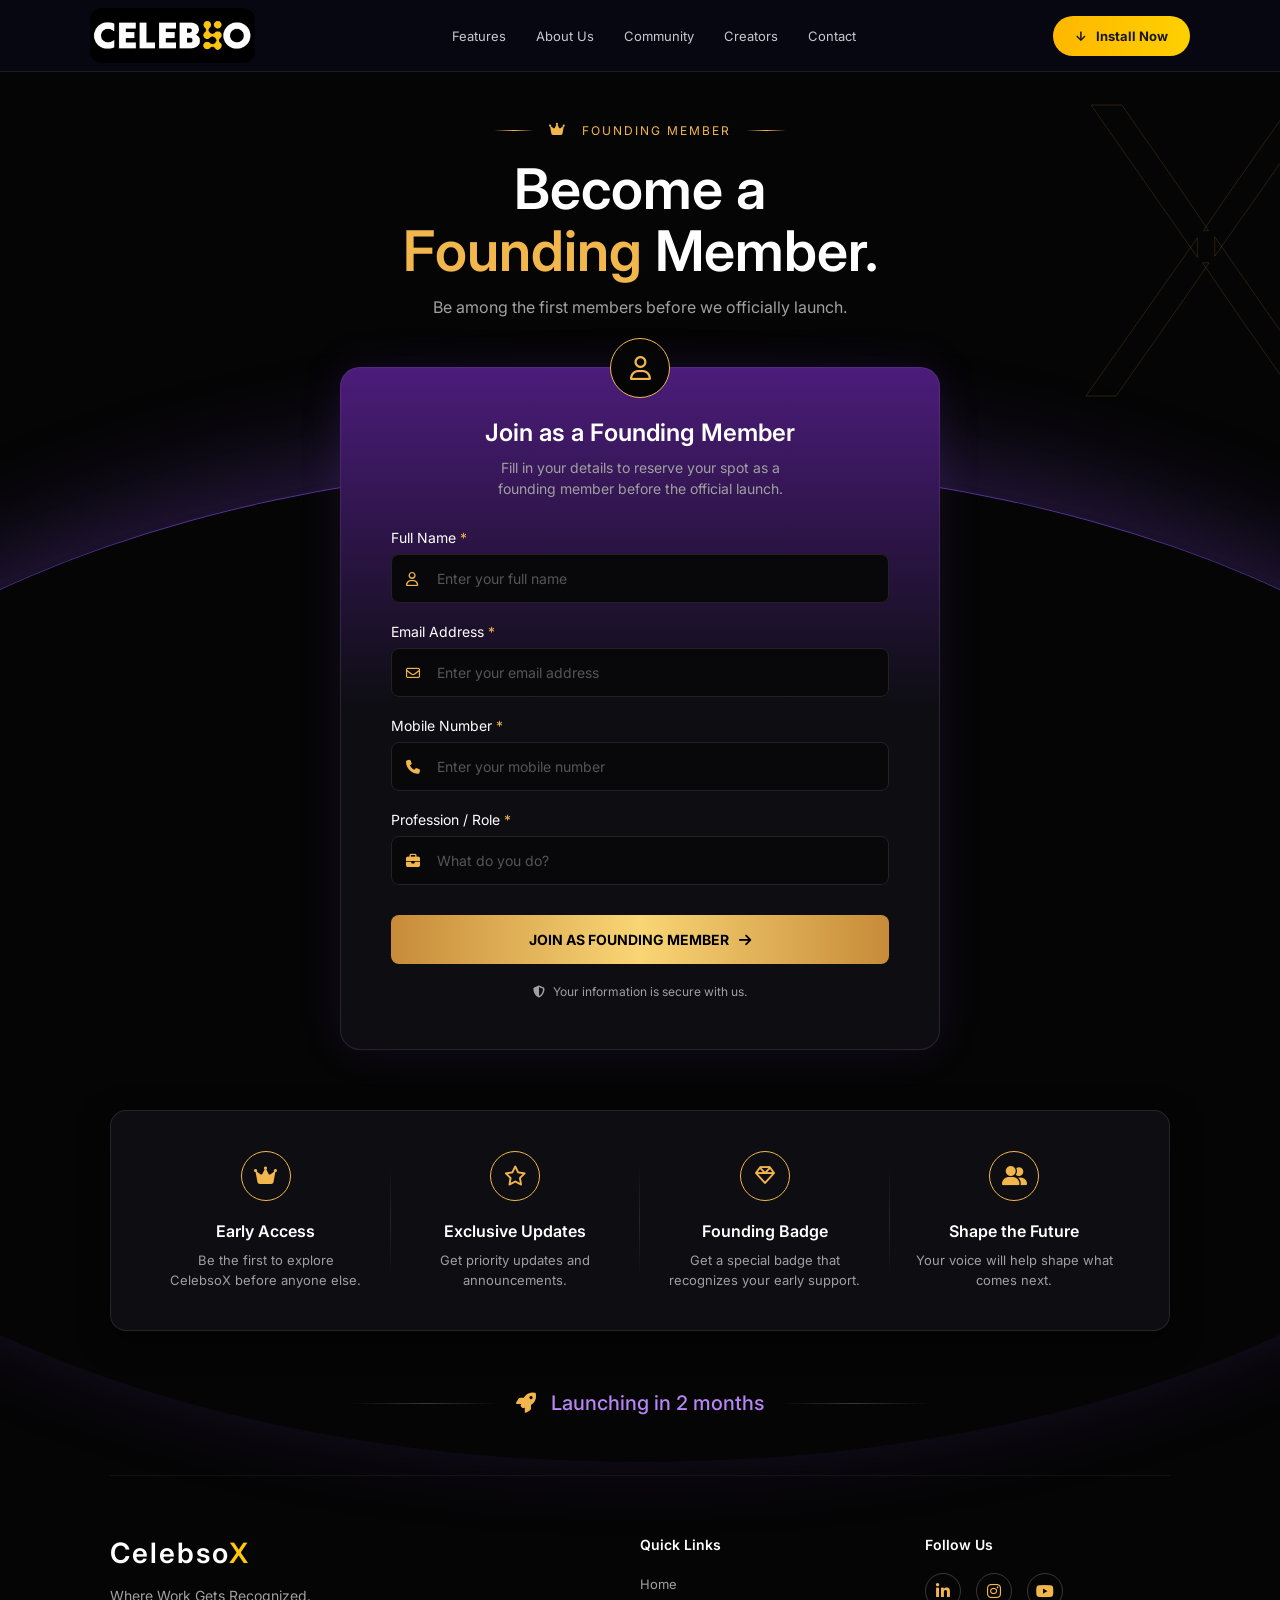
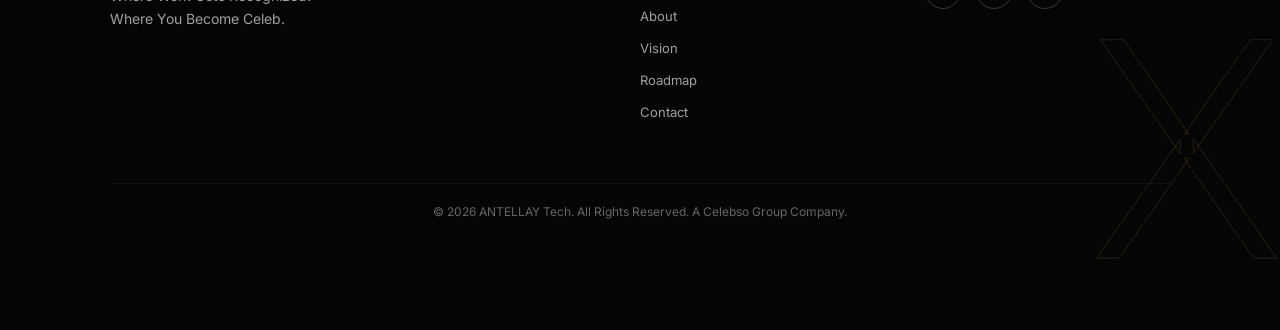
==== founding-member.html @ 07facdca "Add founding member page and update landing with founding banner and new logos" ====
<!DOCTYPE html>
<html lang="en">
<head>
    <meta charset="UTF-8">
    <meta name="viewport" content="width=device-width, initial-scale=1.0">
    <title>CelebsoX - Founding Member</title>
    <!-- Google Fonts -->
    <link rel="preconnect" href="https://fonts.googleapis.com">
    <link rel="preconnect" href="https://fonts.gstatic.com" crossorigin>
    <link href="https://fonts.googleapis.com/css2?family=Inter:wght@300;400;500;600;700&display=swap" rel="stylesheet">
    <!-- FontAwesome for Icons -->
    <link rel="stylesheet" href="https://cdnjs.cloudflare.com/ajax/libs/font-awesome/6.4.0/css/all.min.css">
    <!-- Main site stylesheet -->
    <link rel="stylesheet" href="css/style.css">

    <style>
        :root {
            --bg-color: #050505;
            --text-main: #ffffff;
            --text-muted: #a0a0a0;
            --gold: #f2b74c;
            --gold-gradient: linear-gradient(90deg, #c78b39 0%, #f9d575 50%, #c78b39 100%);
            --purple-glow: rgba(138, 43, 226, 0.4);
            --panel-bg: #0d0d12;
            --panel-border: rgba(255, 255, 255, 0.1);
        }

        * {
            margin: 0;
            padding: 0;
            box-sizing: border-box;
            font-family: 'Inter', sans-serif;
        }

        body {
            background: var(--bg-color);
            color: var(--text-main);
            overflow-x: hidden;
            position: relative;
        }

        /* Background Elements */
        .bg-arch {
            position: absolute;
            top: 25%;
            left: 50%;
            transform: translateX(-50%);
            width: 150vw;
            height: 1000px;
            border-radius: 50%;
            border-top: 1px solid rgba(111, 66, 193, 0.8);
            box-shadow: 0 -30px 100px rgba(111, 66, 193, 0.3);
            z-index: -1;
            pointer-events: none;
        }

        .bg-x-top {
            position: absolute;
            top: 50px;
            right: -50px;
            font-size: 400px;
            font-weight: 300;
            color: transparent;
            -webkit-text-stroke: 1px rgba(242, 183, 76, 0.15);
            z-index: -2;
            pointer-events: none;
            line-height: 1;
        }

        .bg-x-bottom {
            position: absolute;
            bottom: -50px;
            right: 0;
            font-size: 300px;
            font-weight: 300;
            color: transparent;
            -webkit-text-stroke: 1px rgba(242, 183, 76, 0.15);
            z-index: -2;
            pointer-events: none;
            line-height: 1;
        }

        /* Container */
        .container {
            max-width: 1100px;
            margin: 0 auto;
            padding: 0 20px;
        }

        /* Hero Section */
        .hero {
            text-align: center;
            margin-top: 50px;
        }

        .eyebrow {
            display: flex;
            align-items: center;
            justify-content: center;
            gap: 15px;
            color: var(--gold);
            text-transform: uppercase;
            font-size: 12px;
            letter-spacing: 2px;
            margin-bottom: 20px;
        }

        .eyebrow i {
            font-size: 14px;
            margin-bottom: 3px;
        }

        .eyebrow::before, .eyebrow::after {
            content: "";
            width: 40px;
            height: 1px;
            background: linear-gradient(90deg, transparent, var(--gold), transparent);
        }

        .hero h1 {
            font-size: 56px;
            font-weight: 600;
            line-height: 1.1;
            margin-bottom: 15px;
        }

        .hero h1 .highlight {
            color: var(--gold);
        }

        .hero p {
            color: var(--text-muted);
            font-size: 16px;
            margin-bottom: 50px;
        }

        /* Form Container */
        .form-wrapper {
            background: var(--panel-bg);
            border: 1px solid var(--panel-border);
            border-radius: 20px;
            padding: 50px;
            max-width: 600px;
            margin: 0 auto;
            position: relative;
            box-shadow: 0 0 40px rgba(111, 66, 193, 0.15);
            backdrop-filter: blur(10px);
        }

        /* Outer Glow outline for form */
        .form-wrapper::before {
            content: '';
            position: absolute;
            top: -1px; left: -1px; right: -1px; bottom: -1px;
            border-radius: 20px;
            background: linear-gradient(180deg, rgba(138,43,226,0.5) 0%, transparent 50%);
            z-index: -1;
        }

        .profile-icon {
            width: 60px;
            height: 60px;
            border: 1px solid var(--gold);
            border-radius: 50%;
            display: flex;
            align-items: center;
            justify-content: center;
            font-size: 24px;
            color: var(--gold);
            margin: -80px auto 20px auto;
            background: var(--bg-color);
        }

        .form-header {
            text-align: center;
            margin-bottom: 30px;
        }

        .form-header h2 {
            font-size: 24px;
            font-weight: 600;
            margin-bottom: 10px;
        }

        .form-header p {
            color: var(--text-muted);
            font-size: 14px;
            line-height: 1.5;
        }

        .input-group {
            margin-bottom: 20px;
        }

        .input-group label {
            display: block;
            font-size: 14px;
            margin-bottom: 8px;
            color: var(--text-main);
        }

        .input-group label span {
            color: var(--gold);
        }

        .input-wrapper {
            position: relative;
        }

        .input-wrapper i {
            position: absolute;
            left: 15px;
            top: 50%;
            transform: translateY(-50%);
            color: var(--gold);
            font-size: 14px;
        }

        .input-wrapper input {
            width: 100%;
            background: #08080a;
            border: 1px solid #222;
            padding: 15px 15px 15px 45px;
            border-radius: 8px;
            color: #fff;
            font-size: 14px;
            outline: none;
            transition: border 0.3s;
        }

        .input-wrapper input::placeholder {
            color: #555;
        }

        .input-wrapper input:focus {
            border-color: rgba(111, 66, 193, 0.5);
        }

        .btn-submit {
            width: 100%;
            background: var(--gold-gradient);
            color: #000;
            border: none;
            padding: 16px;
            border-radius: 8px;
            font-size: 14px;
            font-weight: 700;
            cursor: pointer;
            display: flex;
            justify-content: center;
            align-items: center;
            gap: 10px;
            margin-top: 30px;
            text-transform: uppercase;
        }

        .security-badge {
            text-align: center;
            color: var(--text-muted);
            font-size: 12px;
            margin-top: 20px;
            display: flex;
            align-items: center;
            justify-content: center;
            gap: 8px;
        }

        /* Features Section */
        .features-container {
            background: var(--panel-bg);
            border: 1px solid var(--panel-border);
            border-radius: 16px;
            padding: 40px;
            margin-top: 60px;
            display: grid;
            grid-template-columns: repeat(4, 1fr);
            gap: 20px;
            box-shadow: 0 10px 30px rgba(0,0,0,0.5);
        }

        .feature-item {
            text-align: center;
            padding: 0 15px;
            position: relative;
        }

        /* Vertical dividers */
        .feature-item:not(:last-child)::after {
            content: '';
            position: absolute;
            right: -10px;
            top: 10%;
            height: 80%;
            width: 1px;
            background: linear-gradient(to bottom, transparent, rgba(255,255,255,0.1), transparent);
        }

        .feature-icon {
            width: 50px;
            height: 50px;
            margin: 0 auto 20px auto;
            border: 1px solid var(--gold);
            border-radius: 50%;
            display: flex;
            align-items: center;
            justify-content: center;
            color: var(--gold);
            font-size: 20px;
        }

        .feature-item h3 {
            font-size: 16px;
            font-weight: 600;
            margin-bottom: 10px;
        }

        .feature-item p {
            color: var(--text-muted);
            font-size: 13px;
            line-height: 1.5;
        }

        /* Launch Banner */
        .launch-banner {
            display: flex;
            align-items: center;
            justify-content: center;
            gap: 15px;
            margin: 60px 0;
            color: #b785f5;
        }

        .launch-banner i {
            color: var(--gold);
            font-size: 20px;
        }

        .launch-banner h3 {
            font-weight: 500;
            font-size: 20px;
        }

        .launch-banner::before, .launch-banner::after {
            content: "";
            width: 150px;
            height: 1px;
            background: linear-gradient(90deg, transparent, rgba(255,255,255,0.2), transparent);
        }

        /* Footer */
        footer {
            border-top: 1px solid rgba(255,255,255,0.05);
            padding: 60px 0 30px 0;
            margin-top: 40px;
        }

        .footer-content {
            display: grid;
            grid-template-columns: 2fr 1fr 1fr;
            gap: 40px;
            margin-bottom: 50px;
        }

        .footer-brand .logo {
            margin-bottom: 15px;
        }

        .footer-brand p {
            color: var(--text-muted);
            font-size: 14px;
            line-height: 1.6;
        }

        .footer-links h4, .footer-social h4 {
            font-size: 14px;
            font-weight: 600;
            margin-bottom: 20px;
        }

        .footer-links ul {
            list-style: none;
        }

        .footer-links ul li {
            margin-bottom: 12px;
        }

        .footer-links ul li a {
            color: var(--text-muted);
            text-decoration: none;
            font-size: 13px;
            transition: color 0.3s;
        }

        .footer-links ul li a:hover {
            color: var(--gold);
        }

        .social-icons {
            display: flex;
            gap: 15px;
        }

        .social-icons a {
            width: 36px;
            height: 36px;
            border: 1px solid rgba(255,255,255,0.2);
            border-radius: 50%;
            display: flex;
            align-items: center;
            justify-content: center;
            color: var(--gold);
            text-decoration: none;
            transition: background 0.3s;
        }

        .social-icons a:hover {
            background: rgba(255,255,255,0.05);
        }

        .copyright {
            text-align: center;
            color: #666;
            font-size: 12px;
            padding-top: 20px;
            border-top: 1px solid rgba(255,255,255,0.05);
        }

        /* Overrides for shared style.css */
        .hero {
            height: auto;
            display: block;
            background: transparent;
            border-radius: 0;
            overflow: visible;
            margin-bottom: 0;
        }

        .hero::before,
        .hero::after {
            display: none;
        }

        footer {
            background: transparent;
            text-align: left;
        }

        .footer-brand .logo {
            display: block;
            gap: 0;
            font-size: 28px;
            font-weight: 600;
        }

        /* Responsive adjustments */
        @media (max-width: 900px) {
            .features-container {
                grid-template-columns: repeat(2, 1fr);
                gap: 40px 20px;
            }
            .feature-item:nth-child(2)::after {
                display: none;
            }
            .footer-content {
                grid-template-columns: 1fr;
            }
        }
        @media (max-width: 768px) {
            .hero h1 { font-size: 40px; }
        }
    </style>
</head>
<body>

    <!-- ================= NAVBAR ================= -->

    <header class="navbar">
    <div class="nav-inner">

        <a class="logo" href="index.html">

            <img class="main-icon" src="images/ChatGPT%20Image%20Aug%2018%2C%202026%2C%2010_11_38%20PM.png" alt="Celebso">

        </a>

        <nav class="menu">
            <a href="index.html#features">Features</a>
            <a href="index.html#about">About Us</a>
            <a href="index.html#community">Community</a>
            <a href="index.html#creators">Creators</a>
            <a href="index.html#contact">Contact</a>
        </nav>

        <button class="install">↓ &nbsp; Install Now</button>

        <button class="nav-toggle" aria-label="Menu">
            <span></span><span></span><span></span>
        </button>

    </div>
    </header>

    <nav class="mobile-menu">
        <a href="index.html#features">Features</a>
        <a href="index.html#about">About Us</a>
        <a href="index.html#community">Community</a>
        <a href="index.html#creators">Creators</a>
        <a href="index.html#contact">Contact</a>
        <button class="install">↓ &nbsp; Install Now</button>
    </nav>

    <!-- Background Elements -->
    <div class="bg-arch"></div>
    <div class="bg-x-top">X</div>
    <div class="bg-x-bottom">X</div>

    <div class="container">
        <!-- Main Content -->
        <main>
            <section class="hero">
                <div class="eyebrow">
                    <i class="fa-solid fa-crown"></i> FOUNDING MEMBER
                </div>
                <h1>Become a <br><span class="highlight">Founding</span> Member.</h1>
                <p>Be among the first members before we officially launch.</p>
            </section>

            <section class="form-wrapper">
                <div class="profile-icon">
                    <i class="fa-regular fa-user"></i>
                </div>
                <div class="form-header">
                    <h2>Join as a Founding Member</h2>
                    <p>Fill in your details to reserve your spot as a<br>founding member before the official launch.</p>
                </div>

                <form>
                    <div class="input-group">
                        <label>Full Name <span>*</span></label>
                        <div class="input-wrapper">
                            <i class="fa-regular fa-user"></i>
                            <input type="text" placeholder="Enter your full name">
                        </div>
                    </div>

                    <div class="input-group">
                        <label>Email Address <span>*</span></label>
                        <div class="input-wrapper">
                            <i class="fa-regular fa-envelope"></i>
                            <input type="email" placeholder="Enter your email address">
                        </div>
                    </div>

                    <div class="input-group">
                        <label>Mobile Number <span>*</span></label>
                        <div class="input-wrapper">
                            <i class="fa-solid fa-phone"></i>
                            <input type="tel" placeholder="Enter your mobile number">
                        </div>
                    </div>

                    <div class="input-group">
                        <label>Profession / Role <span>*</span></label>
                        <div class="input-wrapper">
                            <i class="fa-solid fa-briefcase"></i>
                            <input type="text" placeholder="What do you do?">
                        </div>
                    </div>

                    <button type="button" class="btn-submit">
                        JOIN AS FOUNDING MEMBER <i class="fa-solid fa-arrow-right"></i>
                    </button>

                    <div class="security-badge">
                        <i class="fa-solid fa-shield-halved"></i> Your information is secure with us.
                    </div>
                </form>
            </section>

            <!-- Features -->
            <section class="features-container">
                <div class="feature-item">
                    <div class="feature-icon"><i class="fa-solid fa-crown"></i></div>
                    <h3>Early Access</h3>
                    <p>Be the first to explore CelebsoX before anyone else.</p>
                </div>
                <div class="feature-item">
                    <div class="feature-icon"><i class="fa-regular fa-star"></i></div>
                    <h3>Exclusive Updates</h3>
                    <p>Get priority updates and announcements.</p>
                </div>
                <div class="feature-item">
                    <div class="feature-icon"><i class="fa-regular fa-gem"></i></div>
                    <h3>Founding Badge</h3>
                    <p>Get a special badge that recognizes your early support.</p>
                </div>
                <div class="feature-item">
                    <div class="feature-icon"><i class="fa-solid fa-user-group"></i></div>
                    <h3>Shape the Future</h3>
                    <p>Your voice will help shape what comes next.</p>
                </div>
            </section>

            <!-- Launching Banner -->
            <div class="launch-banner">
                <i class="fa-solid fa-rocket"></i>
                <h3>Launching in 2 months</h3>
            </div>
        </main>

        <!-- Footer -->
        <footer>
            <div class="footer-content">
                <div class="footer-brand">
                    <div class="logo">Celebso<span>X</span></div>
                    <p>Where Work Gets Recognized.<br>Where You Become Celeb.</p>
                </div>
                <div class="footer-links">
                    <h4>Quick Links</h4>
                    <ul>
                        <li><a href="index.html#home">Home</a></li>
                        <li><a href="index.html#about">About</a></li>
                        <li><a href="index.html#community">Vision</a></li>
                        <li><a href="index.html#creators">Roadmap</a></li>
                        <li><a href="index.html#contact">Contact</a></li>
                    </ul>
                </div>
                <div class="footer-social">
                    <h4>Follow Us</h4>
                    <div class="social-icons">
                        <a href="#"><i class="fa-brands fa-linkedin-in"></i></a>
                        <a href="#"><i class="fa-brands fa-instagram"></i></a>
                        <a href="#"><i class="fa-brands fa-youtube"></i></a>
                    </div>
                </div>
            </div>
            <div class="copyright">
                &copy; 2026 ANTELLAY Tech. All Rights Reserved. A Celebso Group Company.
            </div>
        </footer>
    </div>

    <script src="js/script.js"></script>
</body>
</html>
---- css/style.css ----
/* ==================================================
   CELEBSO Landing Page - Stylesheet
   File: css/style.css
   ================================================== */

*{
    margin:0;
    padding:0;
    box-sizing:border-box;
}

html{
    scroll-behavior:smooth;
}

body{
    font-family:Arial,Helvetica,sans-serif;
    background:
        radial-gradient(circle at 70% 15%,#17103b 0%,transparent 27%),
        radial-gradient(circle at 20% 65%,#160d2a 0%,transparent 25%),
        #070812;
    color:#fff;
    overflow-x:hidden;
}

a{
    text-decoration:none;
    color:inherit;
}

.container{
    width:100%;
    max-width:1100px;
    margin:auto;
}

section[id],
footer[id]{
    scroll-margin-top:80px;
}

/* ================= NAVBAR ================= */

.navbar{
    height:72px;
    border-bottom:1px solid rgba(255,255,255,.08);
    background:rgba(7,8,18,.94);
    position:sticky;
    top:0;
    z-index:100;
    backdrop-filter:blur(12px);
    -webkit-backdrop-filter:blur(12px);
}

.nav-inner{
    max-width:1100px;
    height:100%;
    margin:auto;
    display:flex;
    align-items:center;
}

.logo{
    display:flex;
    align-items:center;
    gap:11px;
    font-size:22px;
    font-weight:800;
    letter-spacing:2px;
    cursor:pointer;
    transition:.2s;
}

.logo:hover{
    opacity:.85;
}

.logo .main-icon{
    width:165px;
    height:auto;
    border-radius:12px;
    background:transparent;
}

.logo .logo-text{
    display:flex;
    align-items:center;
}

.logo .logo-text .mini-icon{
    height:21px;
    width:auto;
    margin:0 4px 0 1px;
}

.logo .link{
    stroke:#ffca05;
    stroke-width:14;
    stroke-linecap:round;
}

.logo .node{
    fill:#ffca05;
}

.logo .node-white{
    fill:#fff;
}

.logo span{
    color:#ffca05;
}

.menu{
    display:flex;
    gap:30px;
    margin:auto;
}

.menu a{
    font-size:13px;
    color:#c8c8d0;
    transition:color .2s;
    position:relative;
}

.menu a:after{
    content:"";
    position:absolute;
    left:0;
    bottom:-4px;
    width:0;
    height:2px;
    background:#ffca05;
    transition:width .25s;
}

.menu a:hover{
    color:#ffca05;
}

.menu a:hover:after{
    width:100%;
}

.menu a.active{
    color:#ffca05;
}

.menu a.active:after{
    width:100%;
}

.install{
    background:linear-gradient(90deg,#ffb700,#ffd000);
    color:#171717;
    border:0;
    padding:12px 22px;
    border-radius:24px;
    font-size:13px;
    font-weight:bold;
    cursor:pointer;
    transition:.25s;
}

.install:hover{
    transform:translateY(-2px);
    box-shadow:0 6px 20px rgba(255,202,5,.35);
}

.nav-toggle{
    display:none;
    width:42px;
    height:42px;
    background:transparent;
    border:1px solid rgba(255,255,255,.15);
    border-radius:10px;
    flex-direction:column;
    align-items:center;
    justify-content:center;
    gap:5px;
    cursor:pointer;
    transition:.25s;
}

.nav-toggle span{
    width:20px;
    height:2px;
    background:#ffca05;
    border-radius:2px;
    transition:.3s;
}

.nav-toggle.active span:nth-child(1){
    transform:translateY(7px) rotate(45deg);
}

.nav-toggle.active span:nth-child(2){
    opacity:0;
}

.nav-toggle.active span:nth-child(3){
    transform:translateY(-7px) rotate(-45deg);
}

.mobile-menu{
    display:none;
    flex-direction:column;
    gap:6px;
    padding:12px 16px 16px;
    background:rgba(10,11,24,.98);
    border-bottom:1px solid rgba(255,255,255,.1);
    position:sticky;
    top:60px;
    z-index:99;
}

.mobile-menu a{
    font-size:15px;
    color:#d5d5dd;
    padding:13px 14px;
    border-radius:10px;
    transition:.2s;
    border:1px solid transparent;
}

.mobile-menu a:hover{
    background:rgba(255,202,5,.12);
    color:#ffca05;
    border-color:rgba(255,202,5,.25);
}

.mobile-menu a.active{
    color:#ffca05;
    border-color:rgba(255,202,5,.25);
}

.mobile-menu .install{
    margin-top:8px;
}

.mobile-menu.open{
    display:flex;
}

/* ================= HERO ================= */

.hero{
    height:430px;
    position:relative;
    background:#070812;
    border-radius:24px;
    overflow:hidden;
    display:flex;
    align-items:center;
    margin-top:30px;
    margin-bottom:60px;
}

.hero::before{
    content:"";
    position:absolute;
    top:0;
    right:0;
    width:72%;
    height:100%;
    background:url("../images/banner_image_panel.png") right center / cover no-repeat;
    z-index:0;
}

.hero::after{
    content:"";
    position:absolute;
    inset:0;
    background:linear-gradient(90deg,rgba(7,8,18,.85) 0%,rgba(7,8,18,.3) 30%,rgba(7,8,18,0) 60%);
    z-index:1;
    pointer-events:none;
}

.hero-left{
    padding-left:40px;
    position:relative;
    z-index:2;
    flex:1;
    min-width:380px;
}

@keyframes floatIn{
    from{
        opacity:0;
        transform:translateX(40px);
    }
    to{
        opacity:1;
        transform:translateX(0);
    }
}

.hero-title{
    font-size:58px;
    font-weight:700;
    line-height:1;
    margin-bottom:15px;
}

.hero-title span{
    background:linear-gradient(90deg,#ffca05,#ff36a7,#ffca05);
    background-size:220% 100%;
    -webkit-background-clip:text;
    background-clip:text;
    color:transparent;
    animation:shimmer 3.2s linear infinite;
}

@keyframes shimmer{
    0%{
        background-position:0% 0;
    }
    100%{
        background-position:220% 0;
    }
}

.hero-heading{
    font-size:35px;
    font-weight:700;
    line-height:1.25;
    margin-bottom:18px;
}

.hero-heading span{
    background:linear-gradient(90deg,#ff36a7,#ffca05,#ff36a7);
    background-size:220% 100%;
    -webkit-background-clip:text;
    background-clip:text;
    color:transparent;
    animation:shimmer 3.2s linear infinite;
}

.hero-text{
    width:520px;
    color:#c9c9d1;
    font-size:17px;
    font-weight:600;
    line-height:1.6;
    margin-bottom:30px;
}

.stores{
    display:flex;
    gap:13px;
}

.store{
    width:150px;
    height:46px;
    border:1px solid #888;
    border-radius:8px;
    background:#030409;
    display:flex;
    align-items:center;
    justify-content:center;
    gap:9px;
    padding:0 12px;
    transition:.2s;
    cursor:pointer;
}

.store:hover{
    border-color:#ffca05;
    transform:translateY(-2px);
}

.store svg{
    width:20px;
    height:20px;
    flex-shrink:0;
}

.store .stext{
    text-align:left;
    line-height:1.15;
}

.store .stext small{
    display:block;
    color:#aaa;
    font-size:7px;
}

.store .stext strong{
    display:block;
    color:#fff;
    font-size:12px;
    letter-spacing:.5px;
}

/* ================= BANNER ================= */

.banner{
    aspect-ratio:2108/468;
    width:100%;
    border-radius:14px;
    overflow:hidden;
    margin-bottom:60px;
    background:#070812;
    border:1px solid rgba(255,255,255,.18);
}

.banner img{
    width:100%;
    height:100%;
    display:block;
    object-fit:cover;
    object-position:center;
}

/* ================= LIVE ================= */

.live{
    display:grid;
    grid-template-columns:245px 245px 1fr;
    gap:30px;
    margin-bottom:60px;
    border:1px solid rgba(255,255,255,.12);
    border-radius:15px;
    padding:16px;
    background:rgba(255,255,255,.02);
}

.live-card{
    min-height:280px;
    border-radius:13px;
    border:1px solid rgba(255,255,255,.1);
    background:linear-gradient(145deg,#25263a,#10111d);
    padding:18px;
}

.creator{
    display:flex;
    align-items:center;
    gap:11px;
    margin-bottom:18px;
}

.avatar{
    width:44px;
    height:44px;
    border-radius:50%;
    object-fit:cover;
}

.creator strong{
    display:block;
    font-size:15px;
}

.creator small{
    color:#999;
    font-size:12px;
}

.live-tag{
    display:inline-block;
    background:#ff3150;
    font-size:10px;
    font-weight:bold;
    padding:4px 9px;
    border-radius:4px;
    margin-bottom:15px;
}

.live-card h3{
    font-size:18px;
    margin-bottom:14px;
}

.live-card p{
    color:#a9a9b3;
    font-size:14px;
    line-height:1.55;
    margin-bottom:14px;
}

.watch{
    border:1px solid #a27c19;
    background:transparent;
    color:white;
    padding:9px 15px;
    border-radius:6px;
    font-size:12px;
    cursor:pointer;
    transition:.25s;
}

.watch:hover{
    background:#a27c19;
    color:#171717;
}

.live-info{
    padding-top:6px;
    text-align:left;
    padding-left:45px;
}

.live-info h2{
    font-size:28px;
    margin-bottom:8px;
}

.live-info h2 span{
    background:linear-gradient(90deg,#fff,#ff42ad);
    -webkit-background-clip:text;
    color:transparent;
}

.live-info>p{
    font-size:13px;
    color:#c0c0ca;
    line-height:1.5;
    margin-bottom:20px;
}

.stats{
    display:flex;
    justify-content:flex-start;
    gap:55px;
}

.stat-icon{
    width:38px;
    height:38px;
    display:flex;
    align-items:center;
    justify-content:center;
    border-radius:50%;
    background:#29155c;
    font-size:17px;
    margin-bottom:8px;
}

.stat-number{
    color:#ffca05;
    font-size:19px;
    margin-bottom:3px;
}

.stat-label{
    font-size:10px;
    color:#bbb;
}

/* ================= COMMUNITY ================= */

.community{
    border:1px solid rgba(255,255,255,.1);
    border-radius:15px;
    text-align:center;
    padding:24px 20px;
    margin-bottom:60px;
}

.community h2{
    font-size:30px;
    margin-bottom:10px;
}

.community p{
    color:#c9c9d1;
    font-size:15px;
    line-height:1.6;
}

.tags{
    display:flex;
    justify-content:center;
    gap:12px;
    margin-top:16px;
    flex-wrap:wrap;
}

.tag{
    border:1px solid #765e17;
    color:#d4a900;
    padding:8px 18px;
    border-radius:24px;
    font-size:13px;
}

/* ================= REELS ================= */

.reel-heading{
    display:flex;
    justify-content:space-between;
    align-items:center;
    margin-bottom:10px;
}

.reel-heading h2{
    font-size:21px;
}

.view{
    color:#ddd;
    border:1px solid #555;
    background:transparent;
    padding:7px 13px;
    border-radius:5px;
    font-size:9px;
    cursor:pointer;
    transition:.25s;
}

.view:hover{
    border-color:#ffca05;
    color:#ffca05;
}

.reels{
    display:grid;
    grid-template-columns:repeat(4,1fr);
    gap:9px;
    margin-bottom:60px;
}

.reel{
    aspect-ratio:9/16;
    position:relative;
    overflow:hidden;
    border-radius:11px;
    background:#151622;
}

.reel.extra{
    display:none;
}

.reels.show-all .reel.extra{
    display:block;
}

.reel>img{
    width:100%;
    height:100%;
    object-fit:cover;
}

.reel video{
    width:100%;
    height:100%;
    object-fit:cover;
    display:block;
    background:#151622;
}

.reel:after{
    content:"";
    position:absolute;
    inset:0;
    background:linear-gradient(transparent 40%,rgba(0,0,0,.75));
}

.reel-mute{
    position:absolute;
    z-index:6;
    top:10px;
    right:10px;
    width:32px;
    height:32px;
    border-radius:50%;
    background:rgba(0,0,0,.55);
    border:1px solid rgba(255,255,255,.3);
    color:#fff;
    font-size:14px;
    line-height:1;
    cursor:pointer;
    display:flex;
    align-items:center;
    justify-content:center;
    transition:.25s;
}

.reel-mute:hover{
    border-color:#ffca05;
    background:rgba(0,0,0,.75);
}

.play{
    position:absolute;
    z-index:3;
    top:50%;
    left:50%;
    transform:translate(-50%,-50%);
    width:40px;
    height:40px;
    border-radius:50%;
    background:rgba(0,0,0,.55);
    display:flex;
    align-items:center;
    justify-content:center;
}

.reel-user{
    position:absolute;
    z-index:4;
    bottom:25px;
    left:8px;
    display:flex;
    align-items:center;
    gap:5px;
}

.reel-user img{
    width:23px;
    height:23px;
    border-radius:50%;
    border:1px solid white;
    object-fit:cover;
}

.reel-user span{
    font-size:8px;
}

.reel-user small{
    display:block;
    color:#ddd;
    font-size:6px;
}

.reel-stats{
    position:absolute;
    z-index:4;
    left:9px;
    right:9px;
    bottom:7px;
    display:flex;
    justify-content:space-between;
    font-size:7px;
    color:#ddd;
}

/* ================= STEPS ================= */

.founding-banner{
    margin-bottom:60px;
}

.founding-banner.mt{
    margin-top:60px;
}

.founding-banner .fb-wrapper{
    position:relative;
    width:100%;
    border-radius:16px;
    border:1px solid rgba(245,207,116,.3);
    background:linear-gradient(180deg,rgba(17,15,25,.9) 0%,rgba(10,9,14,.9) 100%);
    padding:30px 40px;
    display:flex;
    align-items:center;
    justify-content:space-between;
    gap:30px;
    overflow:hidden;
    box-shadow:0 20px 40px rgba(0,0,0,.5);
    isolation:isolate;
    transition:border-color .3s ease, box-shadow .3s ease;
}

.founding-banner .fb-wrapper::before{
    content:"";
    position:absolute;
    inset:0;
    background:
        radial-gradient(circle at 12% 50%,rgba(138,43,226,.22),transparent 45%),
        radial-gradient(circle at 88% 50%,rgba(245,207,116,.14),transparent 45%);
    pointer-events:none;
    z-index:1;
    animation:fbPulseBg 5s ease-in-out infinite;
}

.founding-banner .fb-wrapper:hover{
    border-color:rgba(245,207,116,.6);
    box-shadow:0 20px 50px rgba(0,0,0,.6),0 0 34px rgba(138,43,226,.18);
}

@keyframes fbPulseBg{
    0%,100%{ opacity:.7; }
    50%{ opacity:1; }
}

.founding-banner .fb-bg-x{
    position:absolute;
    right:32%;
    top:50%;
    transform:translateY(-50%);
    font-size:140px;
    font-weight:300;
    color:#f5cf74;
    opacity:.04;
    pointer-events:none;
    user-select:none;
    line-height:1;
    font-family:serif;
    animation:fbBgX 5s ease-in-out infinite;
}

@keyframes fbBgX{
    0%,100%{ opacity:.03; }
    50%{ opacity:.07; }
}

.founding-banner .fb-glow-top{
    position:absolute;
    top:-1px;
    left:35%;
    width:15%;
    height:2px;
    background:#fff;
    box-shadow:0 0 20px 6px rgba(123,66,246,.8),0 0 8px 2px #fff;
    border-radius:50%;
    z-index:2;
    animation:fbGlowTop 3.5s linear infinite;
}

.founding-banner .fb-glow-bottom{
    position:absolute;
    bottom:-1px;
    left:48%;
    width:10%;
    height:2px;
    background:#fff;
    box-shadow:0 0 20px 6px rgba(245,207,116,.6),0 0 8px 2px #fff;
    border-radius:50%;
    z-index:2;
    animation:fbGlowBottom 3.5s linear infinite;
}

@keyframes fbGlowTop{
    0%{ left:0; transform:translateX(-100%); }
    50%{ left:50%; transform:translateX(-50%); }
    100%{ left:100%; transform:translateX(0); }
}

@keyframes fbGlowBottom{
    0%{ left:100%; transform:translateX(0); }
    50%{ left:50%; transform:translateX(-50%); }
    100%{ left:0; transform:translateX(-100%); }
}

.founding-banner .fb-left{
    display:flex;
    align-items:center;
    gap:15px;
    min-width:max-content;
    z-index:10;
}

.founding-banner .fb-icon{
    display:flex;
    align-items:center;
    justify-content:center;
    width:44px;
    height:44px;
    animation:fbPulse 2.4s ease-in-out infinite;
    filter:drop-shadow(0 0 10px rgba(245,207,116,.55));
}

@keyframes fbPulse{
    0%,100%{ transform:scale(1); }
    50%{ transform:scale(1.12); }
}

.founding-banner .fb-title{
    color:#f5cf74;
    font-size:14px;
    font-weight:600;
    letter-spacing:.5px;
}

.founding-banner .fb-divider{
    width:1px;
    height:50px;
    background:linear-gradient(to bottom,transparent,rgba(245,207,116,.55),transparent);
    margin:0 10px;
    z-index:10;
    box-shadow:0 0 8px rgba(245,207,116,.35);
}

.founding-banner .fb-middle{
    flex-grow:1;
    z-index:10;
}

.founding-banner .fb-middle h2{
    color:transparent;
    background:linear-gradient(90deg,#f5cf74 0%,#fff6df 25%,#f5cf74 50%,#fff6df 75%,#f5cf74 100%);
    background-size:200% auto;
    -webkit-background-clip:text;
    background-clip:text;
    font-size:26px;
    font-weight:700;
    margin-bottom:8px;
    letter-spacing:-.5px;
    animation:fbShimmer 4s linear infinite;
}

@keyframes fbShimmer{
    0%{ background-position:200% center; }
    100%{ background-position:-200% center; }
}

.founding-banner .fb-middle p{
    color:#a3a3a3;
    font-size:14px;
    font-weight:400;
}

.founding-banner .fb-right{
    display:flex;
    flex-direction:column;
    align-items:center;
    gap:15px;
    min-width:max-content;
    z-index:10;
}

.founding-banner .fb-btn{
    position:relative;
    overflow:hidden;
    background:linear-gradient(90deg,#e6b84c,#f9d575,#e6b84c);
    background-size:200% auto;
    border:1px solid rgba(245,207,116,.7);
    border-radius:30px;
    padding:14px 28px;
    color:#1a1405;
    font-size:13px;
    font-weight:700;
    letter-spacing:.5px;
    cursor:pointer;
    display:flex;
    align-items:center;
    gap:10px;
    transition:all .3s ease;
    text-transform:uppercase;
    box-shadow:0 0 18px rgba(245,207,116,.35);
    animation:fbShimmer 3s linear infinite;
}

.founding-banner .fb-btn::after{
    content:"";
    position:absolute;
    top:0;
    left:-80%;
    width:50%;
    height:100%;
    background:linear-gradient(90deg,transparent,rgba(255,255,255,.65),transparent);
    transform:skewX(-20deg);
    animation:fbShine 2.6s ease-in-out infinite;
    pointer-events:none;
}

@keyframes fbShine{
    0%{ left:-80%; }
    60%,100%{ left:140%; }
}

.founding-banner .fb-btn:hover{
    transform:translateY(-2px);
    box-shadow:0 0 30px rgba(245,207,116,.6);
}

.founding-banner .fb-btn:hover::after{
    animation-duration:.9s;
}

.founding-banner .fb-btn svg{
    transition:transform .3s ease;
}

.founding-banner .fb-btn:hover svg{
    transform:translateX(4px);
}

.founding-banner .fb-info{
    display:flex;
    align-items:center;
    gap:8px;
    color:#9d8ab8;
    font-size:13px;
    font-weight:500;
}

.founding-banner .fb-info svg{
    opacity:.8;
}

@media(max-width:850px){
    .founding-banner .fb-wrapper{
        flex-direction:column;
        text-align:center;
        gap:20px;
        padding:40px 20px;
    }
    .founding-banner .fb-divider{
        display:none;
    }
    .founding-banner .fb-bg-x{
        right:50%;
        transform:translate(50%,-50%);
    }
    .founding-banner .fb-left{
        min-width:0;
    }
    .founding-banner .fb-right{
        min-width:0;
    }
}

.steps{
    border:1px solid rgba(255,255,255,.1);
    border-radius:14px;
    overflow:hidden;
    margin-bottom:60px;
    padding:10px;
}

.steps-image{
    width:100%;
    display:block;
    object-fit:cover;
    border-radius:10px;
}

.step{
    display:flex;
    align-items:center;
    gap:11px;
}

.step-icon{
    width:49px;
    height:49px;
    border-radius:50%;
    display:flex;
    align-items:center;
    justify-content:center;
    font-size:22px;
}

.step:nth-child(1) .step-icon{
    background:linear-gradient(140deg,#8139eb,#4d24a5);
}

.step:nth-child(3) .step-icon{
    background:linear-gradient(140deg,#ee3970,#c8205a);
}

.step:nth-child(5) .step-icon{
    background:linear-gradient(140deg,#ffc51a,#ff8211);
}

.step h3{
    font-size:14px;
    margin-bottom:4px;
}

.step p{
    color:#aaaab4;
    font-size:9px;
    line-height:1.4;
}

.arrow{
    font-size:26px;
    color:#bbb;
}

/* ================= DOWNLOAD ================= */

.download{
    border:1px solid rgba(255,202,5,.25);
    border-radius:20px;
    background:
        radial-gradient(circle at 10% 20%,rgba(146,32,76,.55),transparent 45%),
        radial-gradient(circle at 90% 15%,rgba(255,202,5,.18),transparent 40%),
        radial-gradient(circle at 50% 120%,rgba(255,54,167,.3),transparent 55%),
        linear-gradient(110deg,#22112b,#11111d);
    position:relative;
    display:flex;
    align-items:center;
    justify-content:center;
    text-align:center;
    padding:44px 30px;
    margin-bottom:60px;
    overflow:hidden;
    box-shadow:0 10px 40px rgba(146,32,76,.25);
}

.download::before{
    content:"";
    position:absolute;
    inset:0;
    background:linear-gradient(120deg,transparent 20%,rgba(255,202,5,.09) 40%,rgba(255,54,167,.12) 50%,transparent 72%);
    background-size:250% 100%;
    animation:dlSweep 6s ease-in-out infinite;
    pointer-events:none;
}

@keyframes dlSweep{
    0%,100%{
        background-position:0% 0;
    }
    50%{
        background-position:100% 0;
    }
}

.download::after{
    content:"";
    position:absolute;
    width:320px;
    height:320px;
    border-radius:50%;
    top:-90px;
    right:-70px;
    background:radial-gradient(circle,rgba(255,54,167,.3),transparent 62%);
    pointer-events:none;
    animation:dlOrb 6s ease-in-out infinite;
}

.download h2{
    font-size:34px;
    margin-bottom:12px;
    position:relative;
    animation:dlTitle 3s ease-in-out infinite;
}

@keyframes dlTitle{
    0%,100%{
        text-shadow:0 0 14px rgba(255,202,5,.25);
        transform:scale(1);
    }
    50%{
        text-shadow:0 0 30px rgba(255,54,167,.6);
        transform:scale(1.02);
    }
}

.download h2 span{
    background:linear-gradient(90deg,#ffb700,#ff36a7);
    -webkit-background-clip:text;
    background-clip:text;
    color:transparent;
    animation:shimmer 3.2s linear infinite;
}

.download p{
    color:#d6d6de;
    font-size:15px;
    margin-bottom:22px;
    position:relative;
}

.download-buttons{
    display:flex;
    justify-content:center;
    gap:14px;
    position:relative;
}

.download-buttons .install{
    background:linear-gradient(90deg,#ffb700,#ffd000,#ffb700);
    background-size:200% 100%;
    color:#171717;
    border:0;
    padding:14px 34px;
    border-radius:30px;
    font-size:14px;
    font-weight:bold;
    cursor:pointer;
    transition:.25s;
    box-shadow:0 6px 24px rgba(255,202,5,.4);
    animation:btnGlow 2.4s ease-in-out infinite, btnShift 3.5s ease-in-out infinite;
}

@keyframes btnShift{
    0%,100%{
        background-position:0% 50%;
    }
    50%{
        background-position:100% 50%;
    }
}

.download-buttons .install:hover{
    transform:translateY(-3px);
    box-shadow:0 12px 34px rgba(255,202,5,.55);
}

.learn{
    background:rgba(255,255,255,.05);
    color:white;
    border:1px solid rgba(255,255,255,.35);
    border-radius:30px;
    padding:14px 30px;
    font-size:14px;
    cursor:pointer;
    transition:.25s;
    backdrop-filter:blur(4px);
}

.learn:hover{
    border-color:#ffca05;
    color:#ffca05;
    transform:translateY(-3px);
}

@keyframes dlOrb{
    0%,100%{
        transform:translate(0,0) scale(1);
        opacity:.55;
    }
    50%{
        transform:translate(-24px,16px) scale(1.25);
        opacity:1;
    }
}

.download > div{
    position:relative;
    z-index:2;
}

.dl-orb{
    position:absolute;
    border-radius:50%;
    pointer-events:none;
    z-index:1;
    animation:dlFloat 8s ease-in-out infinite;
}

.dl-orb-1{
    width:220px;
    height:220px;
    top:-60px;
    left:-50px;
    background:radial-gradient(circle,rgba(255,202,5,.35),transparent 60%);
}

.dl-orb-2{
    width:260px;
    height:260px;
    bottom:-80px;
    right:-60px;
    background:radial-gradient(circle,rgba(255,54,167,.3),transparent 60%);
    animation-delay:2s;
}

.dl-orb-3{
    width:150px;
    height:150px;
    top:20%;
    right:15%;
    background:radial-gradient(circle,rgba(129,57,235,.35),transparent 60%);
    animation-delay:4s;
}

.dl-orb-4{
    width:90px;
    height:90px;
    bottom:25%;
    left:12%;
    background:radial-gradient(circle,rgba(255,202,5,.4),transparent 60%);
    animation-delay:1s;
}

.dl-orb-5{
    width:60px;
    height:60px;
    top:55%;
    left:48%;
    background:radial-gradient(circle,rgba(255,255,255,.16),transparent 60%);
    animation-delay:3s;
}

@keyframes dlFloat{
    0%,100%{
        transform:translate(0,0) scale(1);
        opacity:.55;
    }
    50%{
        transform:translate(22px,-26px) scale(1.15);
        opacity:1;
    }
}

.dl-part{
    position:absolute;
    bottom:-12px;
    width:4px;
    height:4px;
    border-radius:50%;
    background:rgba(255,202,5,.85);
    box-shadow:0 0 8px rgba(255,202,5,.85);
    z-index:1;
    pointer-events:none;
    animation:dlRise 7s linear infinite;
}

.p1{ left:10%; }
.p2{ left:24%; background:rgba(255,54,167,.85); box-shadow:0 0 8px rgba(255,54,167,.85); animation-delay:1.2s; }
.p3{ left:40%; animation-delay:2.4s; }
.p4{ left:58%; background:rgba(129,57,235,.85); box-shadow:0 0 8px rgba(129,57,235,.85); animation-delay:.6s; }
.p5{ left:74%; animation-delay:3.2s; }
.p6{ left:88%; background:rgba(255,54,167,.85); box-shadow:0 0 8px rgba(255,54,167,.85); animation-delay:1.8s; }

@keyframes dlRise{
    0%{
        transform:translateY(0) scale(1);
        opacity:0;
    }
    12%{
        opacity:1;
    }
    80%{
        opacity:1;
    }
    100%{
        transform:translateY(-240px) scale(.4);
        opacity:0;
    }
}

@media(prefers-reduced-motion:reduce){
    .dl-orb,
    .dl-part{
        animation:none;
        opacity:.3;
    }
}

/* ================= MEDIA ================= */

.media{
    width:100%;
    height:80px;
    background:
        radial-gradient(circle at 20% 50%,rgba(255,202,5,.25),transparent 40%),
        radial-gradient(circle at 50% 50%,rgba(255,54,167,.2),transparent 40%),
        radial-gradient(circle at 80% 50%,rgba(255,255,255,.3),transparent 40%),
        #ffffff;
    overflow:hidden;
    margin-bottom:60px;
    display:flex;
    align-items:center;
}

.media-track{
    display:flex;
    width:max-content;
    animation:mediaScroll 22s linear infinite;
}

.media:hover .media-track{
    animation-play-state:paused;
}

@keyframes mediaScroll{
    from{
        transform:translateX(0);
    }
    to{
        transform:translateX(-50%);
    }
}

.media-set{
    display:flex;
    align-items:center;
    gap:50px;
    padding:0 25px;
    flex-shrink:0;
}

.media-set img{
    height:44px;
    width:auto;
    object-fit:contain;
    flex-shrink:0;
    filter:grayscale(0%);
    opacity:1;
    transition:.3s;
}

.media-set img:hover{
    transform:scale(1.08);
}

/* ================= FOOTER ================= */

footer{
    background:#090a13;
    text-align:center;
    padding:0;
}

.footer-hero{
    position:relative;
    width:100%;
    margin:0 auto;
    overflow:hidden;
    box-shadow:0 -12px 40px rgba(0,0,0,.35);
}

.footer-hero img{
    width:100%;
    height:auto;
    max-height:360px;
    display:block;
    object-fit:cover;
}

.footer-hero .footer-hero-dark{
    display:block;
}

.footer-text{
    position:absolute;
    inset:0;
    display:flex;
    flex-direction:column;
    align-items:center;
    justify-content:center;
    padding:30px 20px;
    background:rgba(7,8,18,.45);
    color:#ffffff;
}

.footer-logo{
    display:flex;
    align-items:center;
    justify-content:center;
    gap:11px;
    font-size:34px;
    font-weight:800;
    letter-spacing:5px;
    margin-bottom:25px;
}

.footer-logo .main-icon{
    width:250px;
    height:auto;
    border-radius:14px;
    background:transparent;
}

.footer-logo .logo-text{
    display:flex;
    align-items:center;
}

.footer-logo .logo-text .mini-icon{
    height:24px;
    width:auto;
    margin:0 5px 0 2px;
}

.footer-logo .link{
    stroke:#ffca05;
    stroke-width:14;
    stroke-linecap:round;
}

.footer-logo .node{
    fill:#ffca05;
}

.footer-logo .node-white{
    fill:#fff;
}

.footer-logo span{
    color:#ffca05;
}

.footer-menu{
    display:flex;
    justify-content:center;
    flex-wrap:wrap;
    gap:27px;
    margin-bottom:20px;
}

.footer-menu a{
    font-size:16px;
    color:#cfcfd8;
    transition:color .25s;
}

.footer-menu a:hover{
    color:#ffca05;
}

.email{
    color:#c9c9d1;
    font-size:18px;
    margin-bottom:17px;
}

.social{
    display:flex;
    justify-content:center;
    gap:25px;
    font-size:27px;
    margin-bottom:17px;
    color:#fff;
}

.copy{
    color:#e6e6ee;
    font-size:16px;
    border-top:1px solid rgba(255,255,255,.3);
    padding-top:17px;
    margin-top:10px;
    width:100%;
    max-width:700px;
}

/* ================= VIEW ALL MODAL ================= */

.reels-modal{
    position:fixed;
    inset:0;
    z-index:200;
    display:none;
    align-items:center;
    justify-content:center;
    background:rgba(7,8,18,.85);
    backdrop-filter:blur(6px);
    -webkit-backdrop-filter:blur(6px);
    padding:20px;
}

.reels-modal.open{
    display:flex;
}

.reels-modal-box{
    width:100%;
    max-width:900px;
    max-height:88vh;
    overflow-y:auto;
    background:#0e0f1c;
    border:1px solid rgba(255,255,255,.12);
    border-radius:18px;
    padding:20px;
    animation:modalIn .35s ease;
}

@keyframes modalIn{
    from{
        opacity:0;
        transform:scale(.92) translateY(20px);
    }
    to{
        opacity:1;
        transform:scale(1) translateY(0);
    }
}

.reels-modal-head{
    display:flex;
    align-items:center;
    justify-content:space-between;
    margin-bottom:16px;
}

.reels-modal-head h3{
    font-size:20px;
}

.reels-modal-close{
    width:36px;
    height:36px;
    border-radius:50%;
    border:1px solid rgba(255,255,255,.2);
    background:rgba(255,255,255,.08);
    color:#fff;
    font-size:14px;
    cursor:pointer;
    transition:.25s;
    display:flex;
    align-items:center;
    justify-content:center;
}

.reels-modal-close:hover{
    border-color:#ffca05;
    color:#ffca05;
    transform:rotate(90deg);
}

.reels-modal-grid{
    display:grid;
    grid-template-columns:repeat(4,1fr);
    gap:10px;
}

.reels-modal-grid .reel{
    aspect-ratio:9/16;
}

@media(max-width:700px){
    .reels-modal-grid{
        grid-template-columns:repeat(2,1fr);
    }
}

@media(max-width:400px){
    .reels-modal-grid{
        grid-template-columns:1fr;
    }
}

/* ================= SCROLL REVEAL ================= */

.reveal{
    opacity:0;
}

.reveal.visible{
    animation:revealIn .6s ease both;
}

@keyframes revealIn{
    from{
        opacity:0;
        transform:translateY(26px);
    }
    to{
        opacity:1;
        transform:translateY(0);
    }
}

.reel.reveal.visible{animation-delay:.05s}
.reel.reveal:nth-child(2).visible{animation-delay:.12s}
.reel.reveal:nth-child(3).visible{animation-delay:.19s}
.reel.reveal:nth-child(4).visible{animation-delay:.26s}
.reel.reveal:nth-child(5).visible{animation-delay:.33s}

@media(prefers-reduced-motion:reduce){
    .reveal{
        opacity:1;
    }
}

.live-card,
.community,
.steps,
.download{
    transition:transform .25s ease, box-shadow .25s ease;
}

.live-card{
    transform-style:preserve-3d;
    transition:transform .12s ease-out, box-shadow .25s ease;
    will-change:transform;
}

.live-card:hover,
.community:hover,
.steps:hover,
.download:hover{
    transform:translateY(-3px);
    box-shadow:0 12px 30px rgba(0,0,0,.45);
}

.reel{
    transition:transform .3s ease;
}

.reel:hover{
    transform:scale(1.04);
}

.tag{
    transition:.25s;
    cursor:default;
}

.tag:hover{
    background:#ffca05;
    color:#171717;
}

.banner img{
    animation:kenBurns 22s ease-in-out infinite alternate;
}

@keyframes kenBurns{
    from{
        transform:scale(1);
    }
    to{
        transform:scale(1.12);
    }
}

.download{
    animation:cardGlow 3.5s ease-in-out infinite;
}

@keyframes cardGlow{
    0%,100%{
        box-shadow:0 10px 40px rgba(146,32,76,.25);
        border-color:rgba(255,202,5,.25);
    }
    50%{
        box-shadow:0 10px 55px rgba(255,54,167,.4);
        border-color:rgba(255,202,5,.55);
    }
}

.live-card.reveal.visible:nth-child(2){
    animation-delay:.15s;
}

.community.reveal.visible{
    animation-delay:.1s;
}

.download.reveal.visible{
    animation-delay:.1s;
}

.steps.reveal.visible{
    animation-delay:.1s;
}

@media(prefers-reduced-motion:reduce){
    .reveal{
        opacity:1;
    }

    .banner img,
    .download{
        animation:none;
    }
}

/* ================= ANIMATIONS ================= */

.live-tag{
    animation:livePulse 1.6s ease-in-out infinite;
}

@keyframes livePulse{
    0%,100%{
        box-shadow:0 0 0 0 rgba(255,49,80,.55);
    }
    50%{
        box-shadow:0 0 0 8px rgba(255,49,80,0);
    }
}

.stat-icon{
    animation:floatY 3.2s ease-in-out infinite;
}

.stats div:nth-child(2) .stat-icon{
    animation-delay:.4s;
}

.stats div:nth-child(3) .stat-icon{
    animation-delay:.8s;
}

@keyframes floatY{
    0%,100%{
        transform:translateY(0);
    }
    50%{
        transform:translateY(-6px);
    }
}

.download-buttons .install{
    position:relative;
    overflow:hidden;
    animation:btnGlow 2.4s ease-in-out infinite;
}

@keyframes btnGlow{
    0%,100%{
        box-shadow:0 6px 24px rgba(255,202,5,.4);
    }
    50%{
        box-shadow:0 6px 38px rgba(255,202,5,.8);
    }
}

.download-buttons .install::after{
    content:"";
    position:absolute;
    top:0;
    left:-120%;
    width:55%;
    height:100%;
    background:linear-gradient(120deg,transparent,rgba(255,255,255,.65),transparent);
    transform:skewX(-20deg);
    animation:shine 2.8s ease-in-out infinite;
}

@keyframes shine{
    0%{
        left:-120%;
    }
    60%,100%{
        left:150%;
    }
}

.install .arrow-down{
    display:inline-block;
    animation:bounceDown 1.6s ease-in-out infinite;
}

@keyframes bounceDown{
    0%,100%{
        transform:translateY(0);
    }
    50%{
        transform:translateY(6px);
    }
}

.watch{
    animation:watchGlow 2.2s ease-in-out infinite;
}

@keyframes watchGlow{
    0%,100%{
        box-shadow:0 0 0 0 rgba(162,124,25,.5);
    }
    50%{
        box-shadow:0 0 0 6px rgba(162,124,25,0);
    }
}

@media(prefers-reduced-motion:reduce){
    .live-tag,
    .stat-icon,
    .download-buttons .install::after,
    .install .arrow-down,
    .watch,
    .tag,
    .download-buttons .install,
    .hero-title span,
    .hero-heading span{
        animation:none;
    }
}

/* ================= MOUSE RESPONSIVE ================= */

.store{
    transition:transform .25s, border-color .25s, box-shadow .25s;
}

.store:hover{
    transform:translateY(-4px) scale(1.03);
    border-color:#ffca05;
    box-shadow:0 10px 24px rgba(255,202,5,.22);
}

.store:hover svg{
    animation:storeBounce .4s ease;
}

@keyframes storeBounce{
    0%{ transform:translateY(0); }
    50%{ transform:translateY(-3px); }
    100%{ transform:translateY(0); }
}

.watch{
    transition:transform .25s, background .25s, color .25s;
}

.watch:hover{
    transform:translateY(-2px);
}

.navbar .install:hover{
    transform:translateY(-2px) scale(1.04);
    box-shadow:0 8px 24px rgba(255,202,5,.5);
}

.reel{
    transition:transform .3s ease, box-shadow .3s ease;
}

.reel:hover{
    transform:scale(1.04);
    box-shadow:0 14px 34px rgba(0,0,0,.5);
}

.reel:hover .reel-mute{
    border-color:#ffca05;
}

.reel .reel-user span{
    transition:color .25s;
}

.reel:hover .reel-user span{
    color:#ffca05;
}

.view{
    transition:border-color .25s, color .25s, background .25s, box-shadow .25s;
}

.view:hover{
    border-color:#ffca05;
    color:#ffca05;
    box-shadow:0 0 18px rgba(255,202,5,.25);
}

.avatar{
    transition:border-color .25s, transform .25s;
    border:1px solid transparent;
}

.live-card:hover .avatar{
    border-color:#ffca05;
    transform:scale(1.12);
}

.footer-menu a{
    transition:color .25s;
    position:relative;
}

.footer-menu a:after{
    content:"";
    position:absolute;
    left:0;
    bottom:-4px;
    width:0;
    height:2px;
    background:#ffca05;
    transition:width .25s;
}

.footer-menu a:hover{
    color:#ffca05;
}

.footer-menu a:hover:after{
    width:100%;
}

.email{
    transition:color .25s;
}

.email:hover{
    color:#ffca05;
}

.social span{
    cursor:pointer;
    transition:transform .25s, color .25s, text-shadow .25s;
    display:inline-block;
}

.social span:hover{
    color:#ffca05;
    transform:translateY(-4px) scale(1.2);
    text-shadow:0 0 16px rgba(255,202,5,.6);
}

.footer-logo{
    cursor:pointer;
    transition:opacity .25s, transform .25s;
}

.footer-logo:hover{
    opacity:.85;
    transform:scale(1.03);
}

.reels-modal-grid .reel{
    transition:transform .3s ease, box-shadow .3s ease;
}

.reels-modal-grid .reel:hover{
    transform:scale(1.02);
    box-shadow:0 14px 34px rgba(0,0,0,.55);
}

/* ================= MOBILE ================= */

@media(max-width:850px){

    .container,
    .nav-inner{
        width:94%;
    }

    .navbar{
        height:auto;
        min-height:60px;
    }

    .nav-inner{
        flex-wrap:wrap;
        padding:8px 0;
        gap:8px;
    }

    .logo{
        font-size:18px;
    }

    .logo .main-icon{
        width:96px;
        height:auto;
        border-radius:8px;
    }

    .logo .logo-text .mini-icon{
        height:17px;
    }

    .menu{
        display:none;
    }

    .nav-toggle{
        display:flex;
        margin-left:auto;
    }

    .nav-inner .install{
        display:none;
    }

    .hero{
        height:auto;
        min-height:0;
        width:100vw;
        margin-left:calc((100vw - 100%) / -2);
        padding:52px 20px;
        text-align:center;
        align-items:center;
        justify-content:center;
        flex-direction:column;
        border-radius:0;
        background:
            linear-gradient(180deg,rgba(7,8,18,.9) 0%,rgba(7,8,18,.82) 100%),
            url("../images/banner_image_panel.png");
        background-size:cover;
        background-position:center;
        box-shadow:inset 0 -60px 80px -30px #070812;
    }

    .hero::before,
    .hero::after{
        display:none;
    }

    .hero-left{
        padding-left:0;
        min-width:0;
        width:100%;
        flex:none;
    }

    .hero-title{
        font-size:44px;
        margin-bottom:12px;
    }

    .hero-heading{
        font-size:26px;
        margin-bottom:14px;
    }

    .hero-text{
        width:100%;
        max-width:440px;
        margin:0 auto 24px;
        font-size:15px;
        line-height:1.6;
    }

    .stores{
        justify-content:center;
        flex-wrap:wrap;
        gap:11px;
    }

    .store{
        width:150px;
    }

    .live{
        grid-template-columns:1fr;
        gap:14px;
        margin-bottom:36px;
    }

    .live-card{
        height:auto;
        padding:18px;
    }

    .live-info{
        text-align:center;
        padding-top:10px;
        padding-right:0;
        padding-left:0;
    }

    .live-info h2{
        font-size:26px;
        padding-right:0;
    }

    .stats{
        justify-content:center;
        gap:30px;
        padding-right:0;
        padding-bottom:10px;
    }

    .reels{
        grid-template-columns:repeat(3,1fr);
        gap:8px;
    }

    .reel:nth-child(4){
        display:none;
    }

    .steps{
        padding:10px;
        gap:0;
    }

    .arrow{
        display:none;
    }

    .download{
        padding:28px 20px;
        height:auto;
        flex-direction:column;
        align-items:center;
        justify-content:center;
        text-align:center;
    }

    .download-buttons{
        justify-content:center;
        flex-wrap:wrap;
    }

    .media{
        margin-left:0;
        justify-content:flex-start;
        padding:15px 0;
        gap:22px;
        height:auto;
    }

    .media-set{
        gap:22px;
    }

    .media-set img{
        height:34px;
    }

    .footer-text{
        padding:24px 16px;
    }

    .footer-logo{
        font-size:26px;
        margin-bottom:18px;
    }

    .footer-menu{
        gap:14px 20px;
        margin-bottom:16px;
    }

    .social{
        gap:20px;
        font-size:25px;
    }

    .footer-hero{
        display:flex;
        flex-direction:column;
        box-shadow:none;
    }

    .footer-hero img{
        max-height:none;
        height:auto;
        aspect-ratio:16/6;
    }

    .footer-text{
        position:static;
        inset:auto;
        background:#0c0d18;
        padding:28px 18px 24px;
    }

    .footer-menu a{
        font-size:15px;
        padding:6px 4px;
    }
}

@media(max-width:550px){

    .container{
        padding:0 10px;
    }

    .hero{
        padding:44px 18px;
    }

    .hero-title{
        font-size:38px;
    }

    .hero-heading{
        font-size:23px;
    }

    .hero-text{
        font-size:14px;
    }

    .store{
        width:47%;
        height:46px;
    }

    .store .stext strong{
        font-size:11px;
    }

    .store .stext small{
        font-size:6px;
    }

    .banner{
        aspect-ratio:2108/468;
        margin-bottom:36px;
    }

    .live{
        gap:16px;
    }

    .live-card{
        padding:18px;
    }

    .community{
        height:auto;
        padding:20px 15px;
    }

    .community h2{
        font-size:26px;
    }

    .tags{
        flex-wrap:wrap;
        gap:8px;
    }

    .reel-heading h2{
        font-size:18px;
    }

    .reels{
        grid-template-columns:repeat(2,1fr);
        gap:9px;
    }

    .reel:nth-child(3),
    .reel:nth-child(4){
        display:none;
    }

    .reel{
        aspect-ratio:9/16;
    }

    .stats{
        gap:22px;
    }

    .stat-icon{
        width:34px;
        height:34px;
        font-size:15px;
    }

    .stat-number{
        font-size:16px;
    }

    .live-card{
        height:auto;
    }

    .download{
        padding:24px 20px;
    }

    .download p{
        max-width:100%;
    }

    .footer-menu a{
        font-size:16px;
    }
}

@media(max-width:360px){

    .logo{
        font-size:16px;
        letter-spacing:1px;
    }

    .logo .main-icon{
        width:88px;
        height:auto;
        border-radius:8px;
    }

    .logo .logo-text .mini-icon{
        height:15px;
    }

    .nav-inner .install{
        font-size:11px;
        padding:9px 14px;
    }

    .nav-toggle{
        width:38px;
        height:38px;
    }

    .hero{
        padding:34px 15px;
    }

    .hero-title{
        font-size:32px;
    }

    .hero-heading{
        font-size:21px;
    }

    .store{
        width:46%;
    }

    .stores{
        gap:10px;
    }

    .reels{
        grid-template-columns:1fr;
        gap:10px;
    }

    .reel:nth-child(2),
    .reel:nth-child(3),
    .reel:nth-child(4){
        display:none;
    }

    .reel{
        aspect-ratio:9/16;
        max-height:70vh;
    }

    .stats{
        gap:15px;
    }

    .footer-logo{
        font-size:20px;
        letter-spacing:2px;
    }

    .footer-logo .logo-text .mini-icon{
        height:18px;
    }

    .media{
        gap:16px;
    }

    .media-set img{
        height:28px;
    }

    .community{
        padding:16px 12px;
    }

    .community h2{
        font-size:23px;
    }

    .download h2{
        font-size:28px;
    }

    .download-buttons .install,
    .learn{
        padding:12px 22px;
        font-size:13px;
    }

    .footer-logo .main-icon{
        width:130px;
    }

    .live-info h2{
        font-size:22px;
    }

    .stats{
        gap:14px;
    }
}
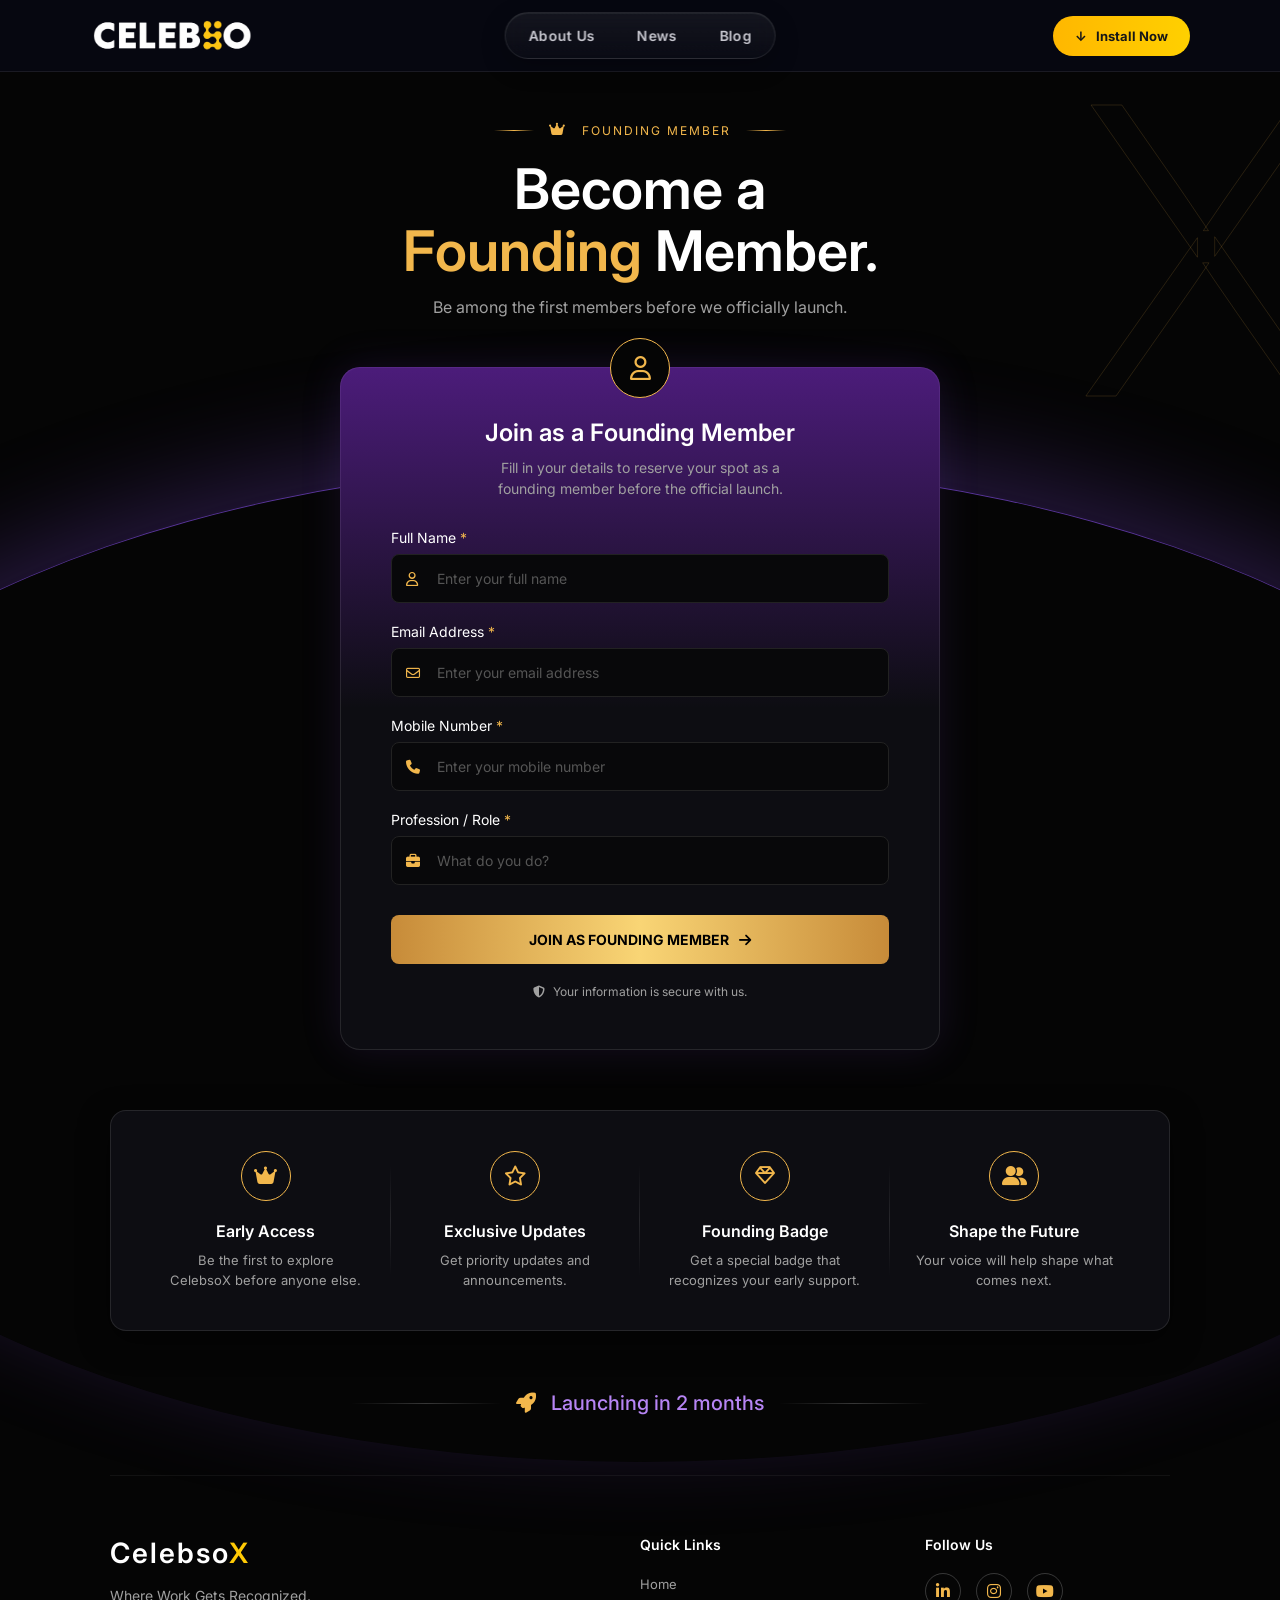
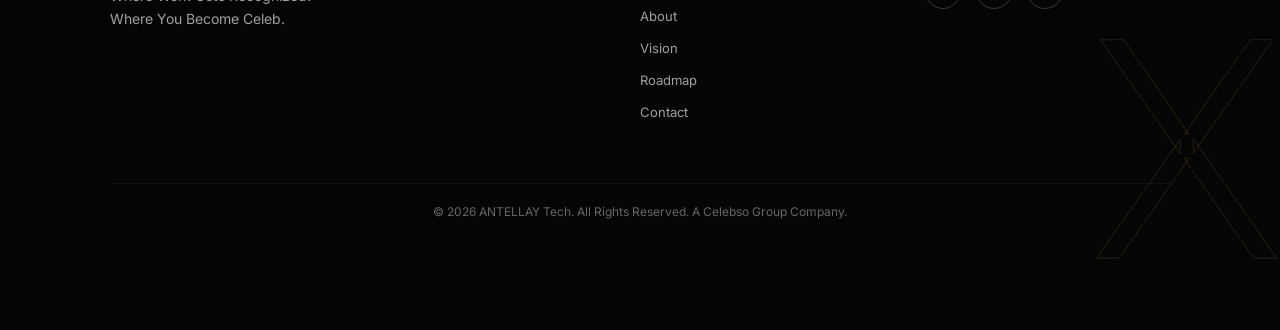
==== commit 66c3d04e: "Add about, blog, news, help center, terms pages with new images and polish landing styles" ====
--- a/founding-member.html
+++ b/founding-member.html
@@ -480,16 +480,14 @@
 
         <a class="logo" href="index.html">
 
-            <img class="main-icon" src="images/ChatGPT%20Image%20Aug%2018%2C%202026%2C%2010_11_38%20PM.png" alt="Celebso">
+            <img class="main-icon" src="images/ChatGPT_Image_Aug_18__2026__10_11_38_PM-removebg-preview.png" alt="Celebso">
 
         </a>
 
         <nav class="menu">
-            <a href="index.html#features">Features</a>
-            <a href="index.html#about">About Us</a>
-            <a href="index.html#community">Community</a>
-            <a href="index.html#creators">Creators</a>
-            <a href="index.html#contact">Contact</a>
+            <a href="about.html">About Us</a>
+            <a href="news.html">News</a>
+            <a href="blog.html">Blog</a>
         </nav>
 
         <button class="install">↓ &nbsp; Install Now</button>
@@ -502,11 +500,9 @@
     </header>
 
     <nav class="mobile-menu">
-        <a href="index.html#features">Features</a>
-        <a href="index.html#about">About Us</a>
-        <a href="index.html#community">Community</a>
-        <a href="index.html#creators">Creators</a>
-        <a href="index.html#contact">Contact</a>
+        <a href="about.html">About Us</a>
+        <a href="news.html">News</a>
+        <a href="blog.html">Blog</a>
         <button class="install">↓ &nbsp; Install Now</button>
     </nav>
 
--- a/css/style.css
+++ b/css/style.css
@@ -56,6 +56,7 @@
     max-width:1100px;
     height:100%;
     margin:auto;
+    position:relative;
     display:flex;
     align-items:center;
 }
@@ -112,43 +113,65 @@
 }
 
 .menu{
-    display:flex;
-    gap:30px;
-    margin:auto;
+    position:absolute;
+    left:50%;
+    transform:translateX(-50%);
+    display:flex;
+    gap:6px;
+    padding:5px;
+    border-radius:30px;
+    background:linear-gradient(180deg,rgba(255,255,255,.06),rgba(255,255,255,.02));
+    border:1px solid rgba(255,255,255,.10);
+    backdrop-filter:blur(12px);
+    -webkit-backdrop-filter:blur(12px);
+    box-shadow:0 8px 24px rgba(0,0,0,.25), inset 0 1px 0 rgba(255,255,255,.06);
 }
 
 .menu a{
-    font-size:13px;
+    font-size:14px;
+    font-weight:600;
     color:#c8c8d0;
-    transition:color .2s;
+    transition:all .25s;
     position:relative;
+    padding:9px 18px;
+    border-radius:24px;
+    letter-spacing:.3px;
 }
 
 .menu a:after{
     content:"";
     position:absolute;
-    left:0;
-    bottom:-4px;
+    left:50%;
+    bottom:6px;
     width:0;
     height:2px;
     background:#ffca05;
-    transition:width .25s;
+    transition:all .25s;
+    transform:translateX(-50%);
 }
 
 .menu a:hover{
-    color:#ffca05;
+    color:#fff;
+    background:linear-gradient(90deg,rgba(255,202,5,.14),rgba(255,176,0,.10));
+    box-shadow:0 0 18px rgba(255,202,5,.18), inset 0 0 0 1px rgba(255,202,5,.22);
 }
 
 .menu a:hover:after{
-    width:100%;
+    width:22px;
 }
 
 .menu a.active{
     color:#ffca05;
+    background:linear-gradient(90deg,rgba(255,202,5,.14),rgba(255,176,0,.10));
+    box-shadow:0 0 18px rgba(255,202,5,.18), inset 0 0 0 1px rgba(255,202,5,.22);
 }
 
 .menu a.active:after{
-    width:100%;
+    width:22px;
+}
+
+.nav-inner .install{
+    margin-left:auto;
 }
 
 .install{
@@ -300,6 +323,13 @@
     font-size:58px;
     font-weight:700;
     line-height:1;
+    margin-bottom:15px;
+}
+
+.hero-logo{
+    height:75px;
+    width:auto;
+    display:block;
     margin-bottom:15px;
 }
 
@@ -1972,13 +2002,20 @@
     color:#ffca05;
 }
 
-.social span{
+.social a{
     cursor:pointer;
     transition:transform .25s, color .25s, text-shadow .25s;
     display:inline-block;
-}
-
-.social span:hover{
+    color:#fff;
+}
+
+.social a svg{
+    width:27px;
+    height:27px;
+    fill:currentColor;
+}
+
+.social a:hover{
     color:#ffca05;
     transform:translateY(-4px) scale(1.2);
     text-shadow:0 0 16px rgba(255,202,5,.6);
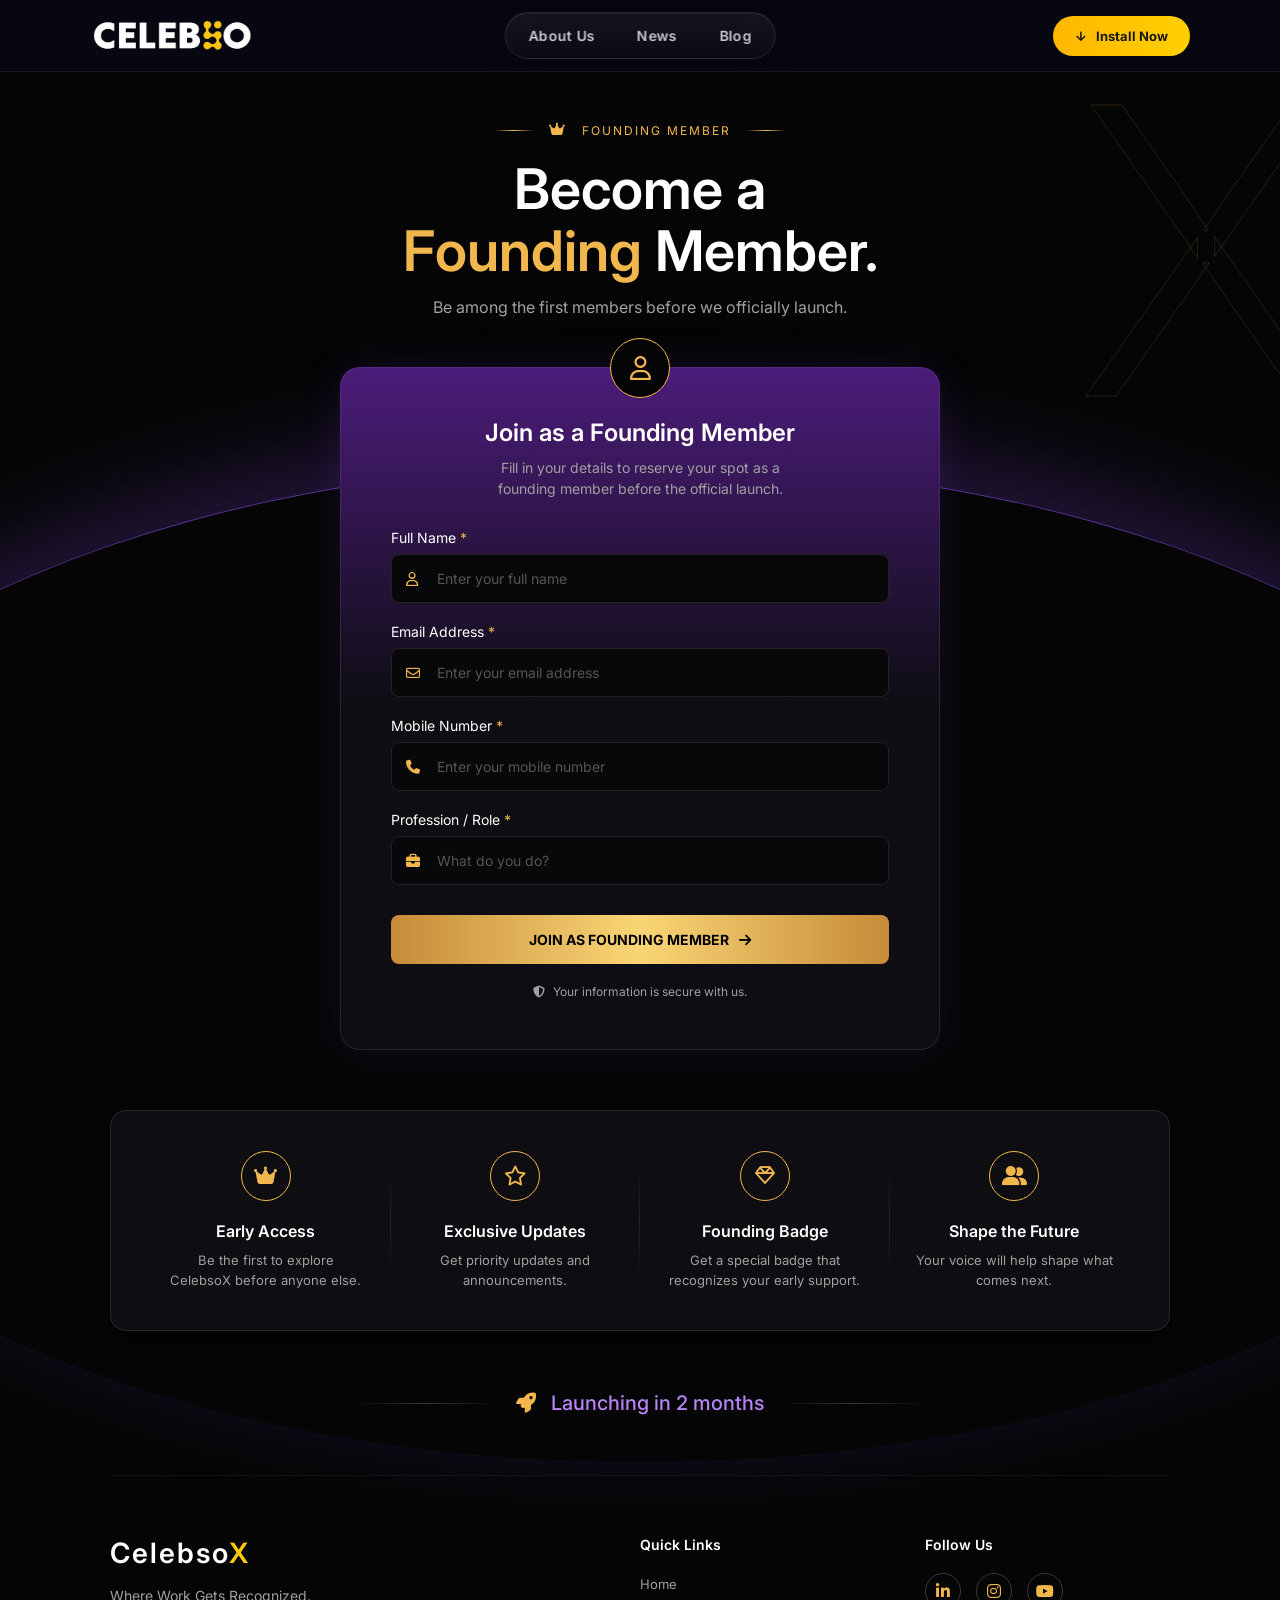
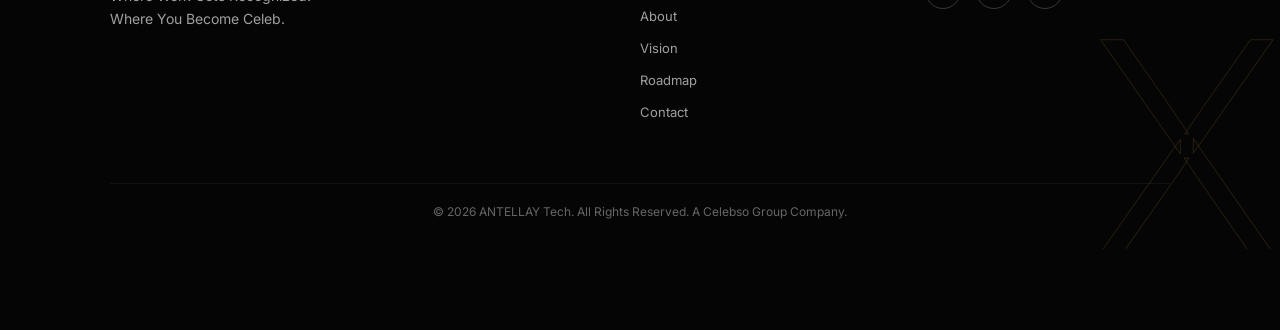
==== commit b0b103d8: "Fix mobile view: prevent overflow, polish small screens across all pages" ====
--- a/founding-member.html
+++ b/founding-member.html
@@ -469,6 +469,91 @@
         @media (max-width: 768px) {
             .hero h1 { font-size: 40px; }
         }
+        @media (max-width: 480px) {
+            .hero {
+                margin-top: 30px;
+            }
+            .hero h1 {
+                font-size: 34px;
+            }
+            .hero p {
+                font-size: 14px;
+                margin-bottom: 30px;
+                padding: 0 10px;
+            }
+            .eyebrow {
+                font-size: 11px;
+                gap: 10px;
+            }
+            .eyebrow::before,
+            .eyebrow::after {
+                width: 24px;
+            }
+            .form-wrapper {
+                padding: 28px 18px;
+                border-radius: 16px;
+            }
+            .profile-icon {
+                margin-top: -62px;
+                width: 52px;
+                height: 52px;
+                font-size: 20px;
+            }
+            .form-header h2 {
+                font-size: 20px;
+            }
+            .form-header p {
+                font-size: 13px;
+            }
+            .features-container {
+                grid-template-columns: 1fr;
+                padding: 28px 22px;
+                gap: 34px;
+                border-radius: 16px;
+            }
+            .feature-item::after {
+                display: none;
+            }
+            .feature-item {
+                padding: 0;
+            }
+            .launch-banner {
+                flex-direction: column;
+                gap: 8px;
+                text-align: center;
+                margin: 40px 0;
+            }
+            .launch-banner h3 {
+                font-size: 18px;
+            }
+            .launch-banner::before,
+            .launch-banner::after {
+                width: 60px;
+            }
+            .footer-content {
+                gap: 32px;
+                padding: 0 10px;
+            }
+            .footer-brand .logo {
+                font-size: 24px;
+            }
+            .input-wrapper input {
+                padding: 14px 12px 14px 42px;
+                font-size: 13px;
+            }
+            .btn-submit {
+                padding: 15px;
+                font-size: 13px;
+            }
+            .bg-x-top {
+                font-size: 220px;
+                top: 20px;
+                right: -30px;
+            }
+            .bg-x-bottom {
+                font-size: 180px;
+            }
+        }
     </style>
 </head>
 <body>
--- a/css/style.css
+++ b/css/style.css
@@ -7,6 +7,17 @@
     margin:0;
     padding:0;
     box-sizing:border-box;
+}
+
+html,
+body{
+    max-width:100%;
+    overflow-x:hidden;
+}
+
+img,
+video{
+    max-width:100%;
 }
 
 html{
@@ -233,9 +244,22 @@
     padding:12px 16px 16px;
     background:rgba(10,11,24,.98);
     border-bottom:1px solid rgba(255,255,255,.1);
-    position:sticky;
-    top:60px;
+    max-height:calc(100vh - 64px);
+    overflow-y:auto;
+    -webkit-overflow-scrolling:touch;
     z-index:99;
+    animation:menuDrop .3s ease;
+}
+
+@keyframes menuDrop{
+    from{
+        opacity:0;
+        transform:translateY(-8px);
+    }
+    to{
+        opacity:1;
+        transform:translateY(0);
+    }
 }
 
 .mobile-menu a{
@@ -2091,7 +2115,8 @@
         height:auto;
         min-height:0;
         width:100vw;
-        margin-left:calc((100vw - 100%) / -2);
+        margin-left:calc(50% - 50vw);
+        margin-right:calc(50% - 50vw);
         padding:52px 20px;
         text-align:center;
         align-items:center;
@@ -2493,3 +2518,214 @@
         gap:14px;
     }
 }
+
+/* ================= EXTRA SMALL SCREENS ================= */
+
+@media(max-width:480px){
+
+    .nav-inner{
+        padding:6px 0;
+        gap:6px;
+    }
+
+    .logo .main-icon{
+        width:88px;
+    }
+
+    .nav-toggle{
+        width:38px;
+        height:38px;
+    }
+
+    .mobile-menu a{
+        font-size:15px;
+        padding:14px 12px;
+    }
+
+    .mobile-menu .install{
+        font-size:13px;
+        padding:13px 14px;
+    }
+
+    .hero-title{
+        font-size:34px;
+    }
+
+    .hero-heading{
+        font-size:24px;
+    }
+
+    .hero-text{
+        font-size:14px;
+    }
+
+    .stores{
+        gap:10px;
+    }
+
+    .store{
+        width:48%;
+        min-width:0;
+        padding:0 10px;
+    }
+
+    .store svg{
+        width:18px;
+        height:18px;
+    }
+
+    .store .stext strong{
+        font-size:11px;
+    }
+
+    .store .stext small{
+        font-size:6px;
+    }
+
+    .banner{
+        aspect-ratio:4/3;
+        margin-bottom:30px;
+    }
+
+    .live{
+        padding:12px;
+        gap:14px;
+    }
+
+    .live-card{
+        padding:16px;
+        min-height:0;
+    }
+
+    .live-info h2{
+        font-size:24px;
+    }
+
+    .stats{
+        gap:18px;
+    }
+
+    .stat-icon{
+        width:34px;
+        height:34px;
+        font-size:15px;
+    }
+
+    .stat-number{
+        font-size:16px;
+    }
+
+    .community{
+        padding:18px 14px;
+        margin-bottom:40px;
+    }
+
+    .community h2{
+        font-size:24px;
+    }
+
+    .community p{
+        font-size:14px;
+    }
+
+    .reel-heading h2{
+        font-size:17px;
+    }
+
+    .reel-heading .view{
+        padding:8px 12px;
+        font-size:9px;
+    }
+
+    .founding-banner .fb-wrapper{
+        padding:30px 16px;
+    }
+
+    .founding-banner .fb-middle h2{
+        font-size:22px;
+    }
+
+    .founding-banner .fb-middle p{
+        font-size:13px;
+    }
+
+    .founding-banner .fb-btn{
+        padding:13px 20px;
+        font-size:12px;
+        width:100%;
+        justify-content:center;
+    }
+
+    .founding-banner .fb-info{
+        font-size:12px;
+    }
+
+    .download h2{
+        font-size:26px;
+    }
+
+    .download p{
+        font-size:14px;
+    }
+
+    .download-buttons{
+        gap:10px;
+        flex-direction:column;
+        align-items:center;
+    }
+
+    .download-buttons .install,
+    .download-buttons .learn{
+        width:100%;
+        justify-content:center;
+        text-align:center;
+    }
+
+    .media{
+        gap:14px;
+        padding:14px 0;
+    }
+
+    .media-set{
+        gap:14px;
+        padding:0 12px;
+    }
+
+    .media-set img{
+        height:26px;
+    }
+
+    .footer-logo{
+        font-size:22px;
+        letter-spacing:2px;
+    }
+
+    .footer-logo .main-icon{
+        width:140px;
+    }
+
+    .footer-menu{
+        gap:12px 16px;
+    }
+
+    .footer-menu a{
+        font-size:14px;
+        padding:4px;
+    }
+
+    .email{
+        font-size:16px;
+    }
+
+    .copy{
+        font-size:14px;
+    }
+
+    .reels-modal-box{
+        padding:14px;
+    }
+
+    .reels-modal-grid{
+        gap:8px;
+    }
+}
